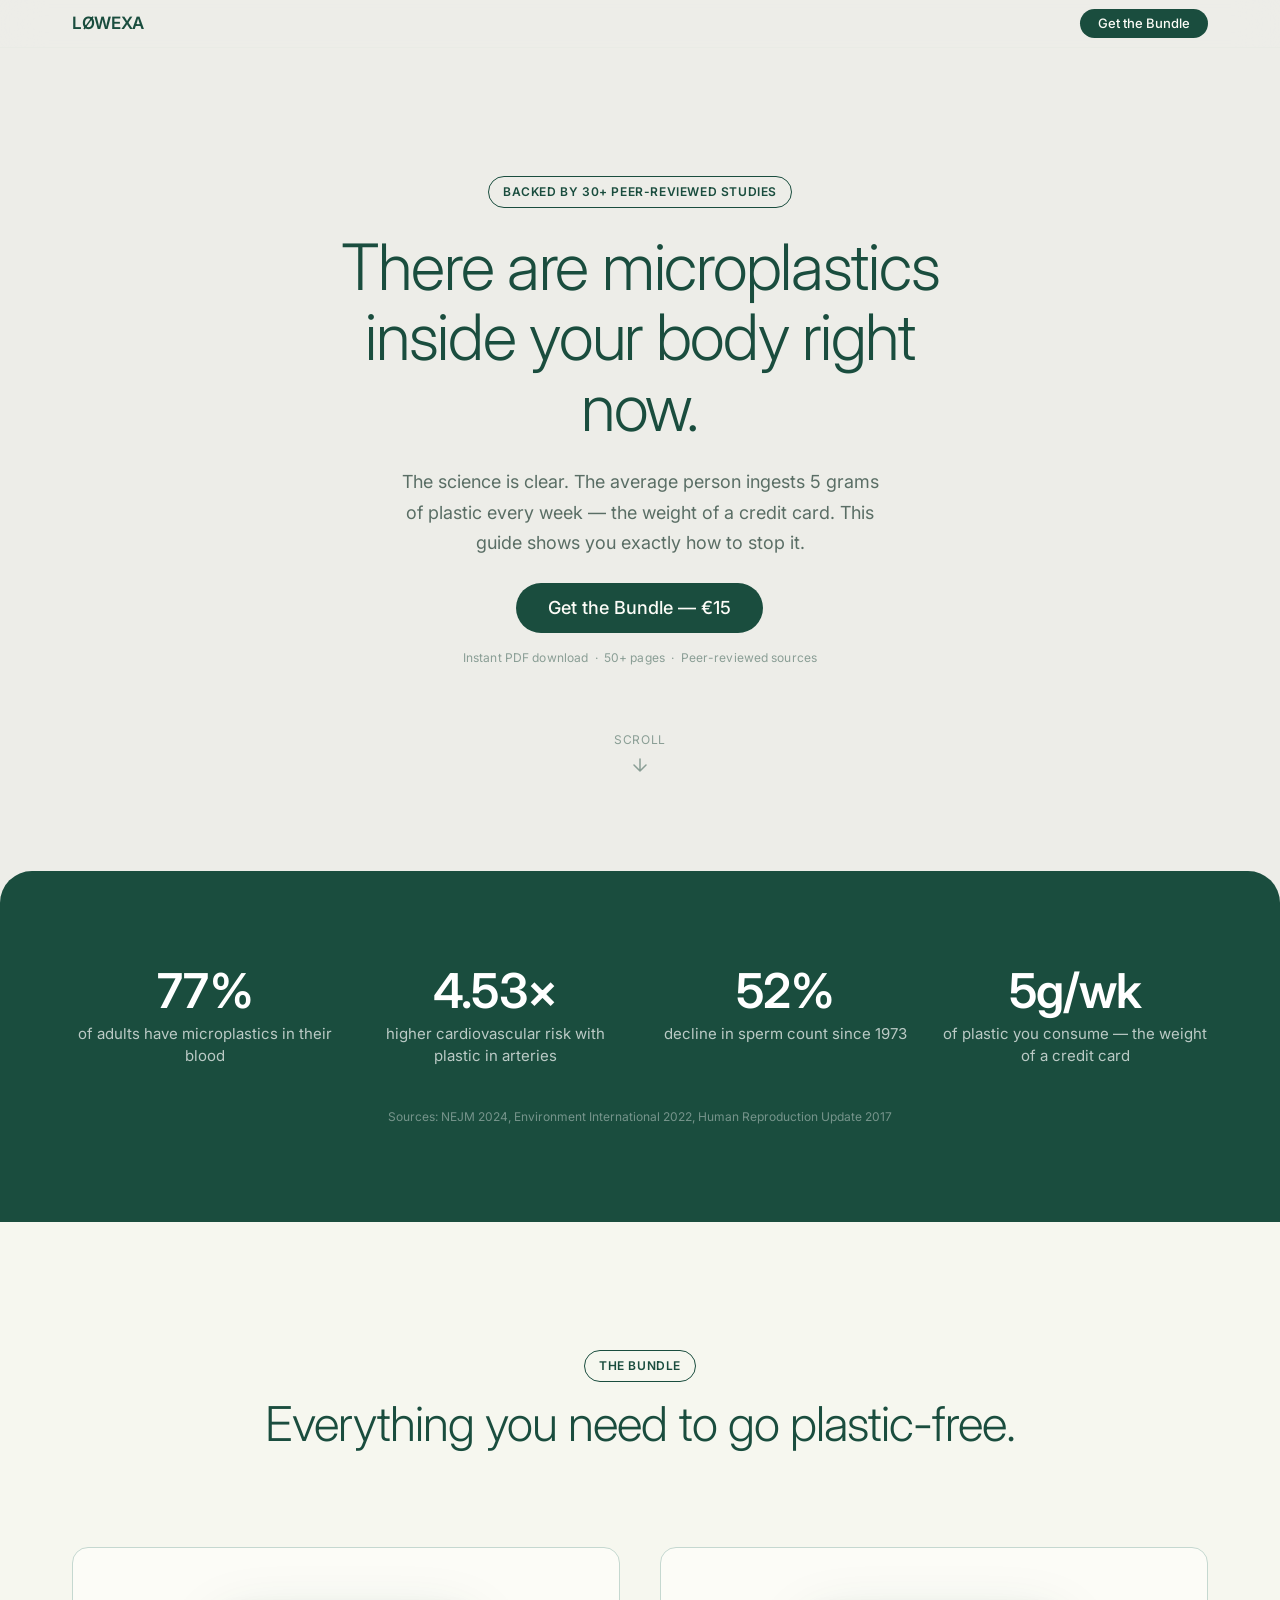
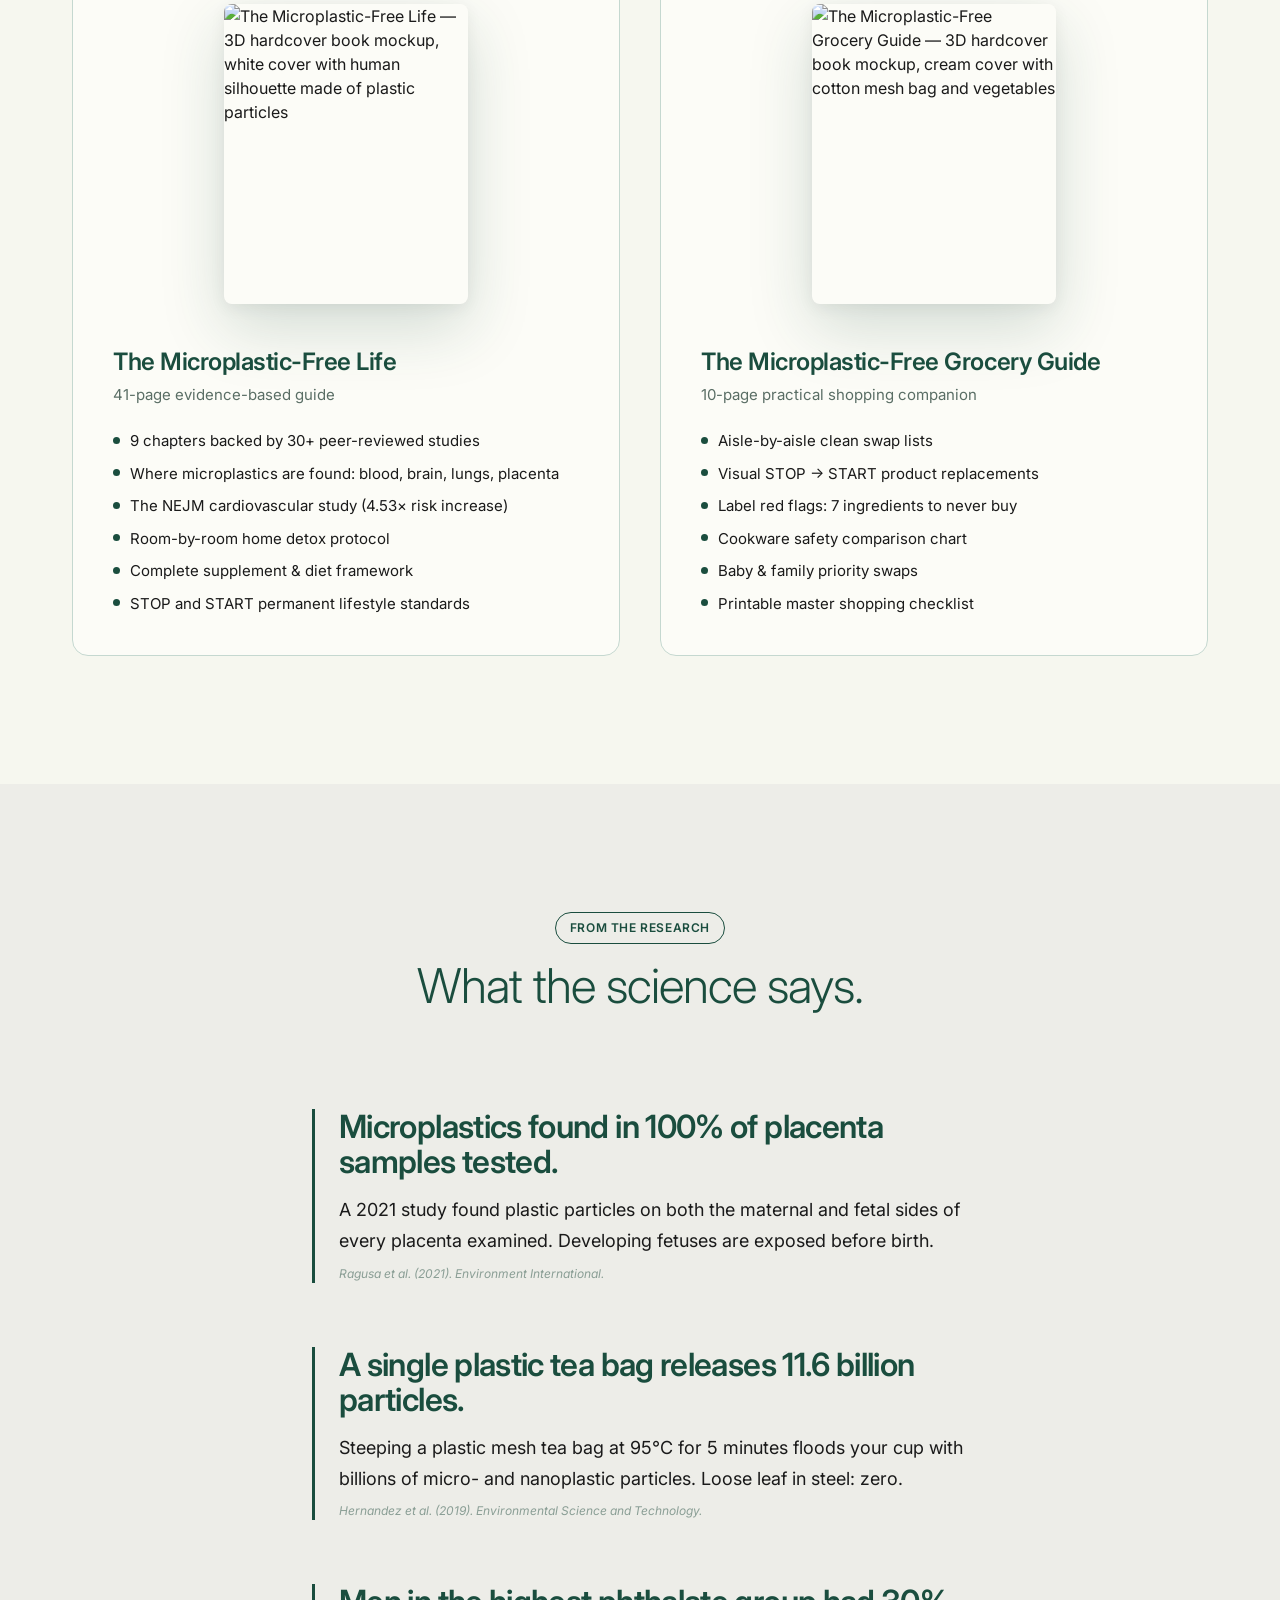
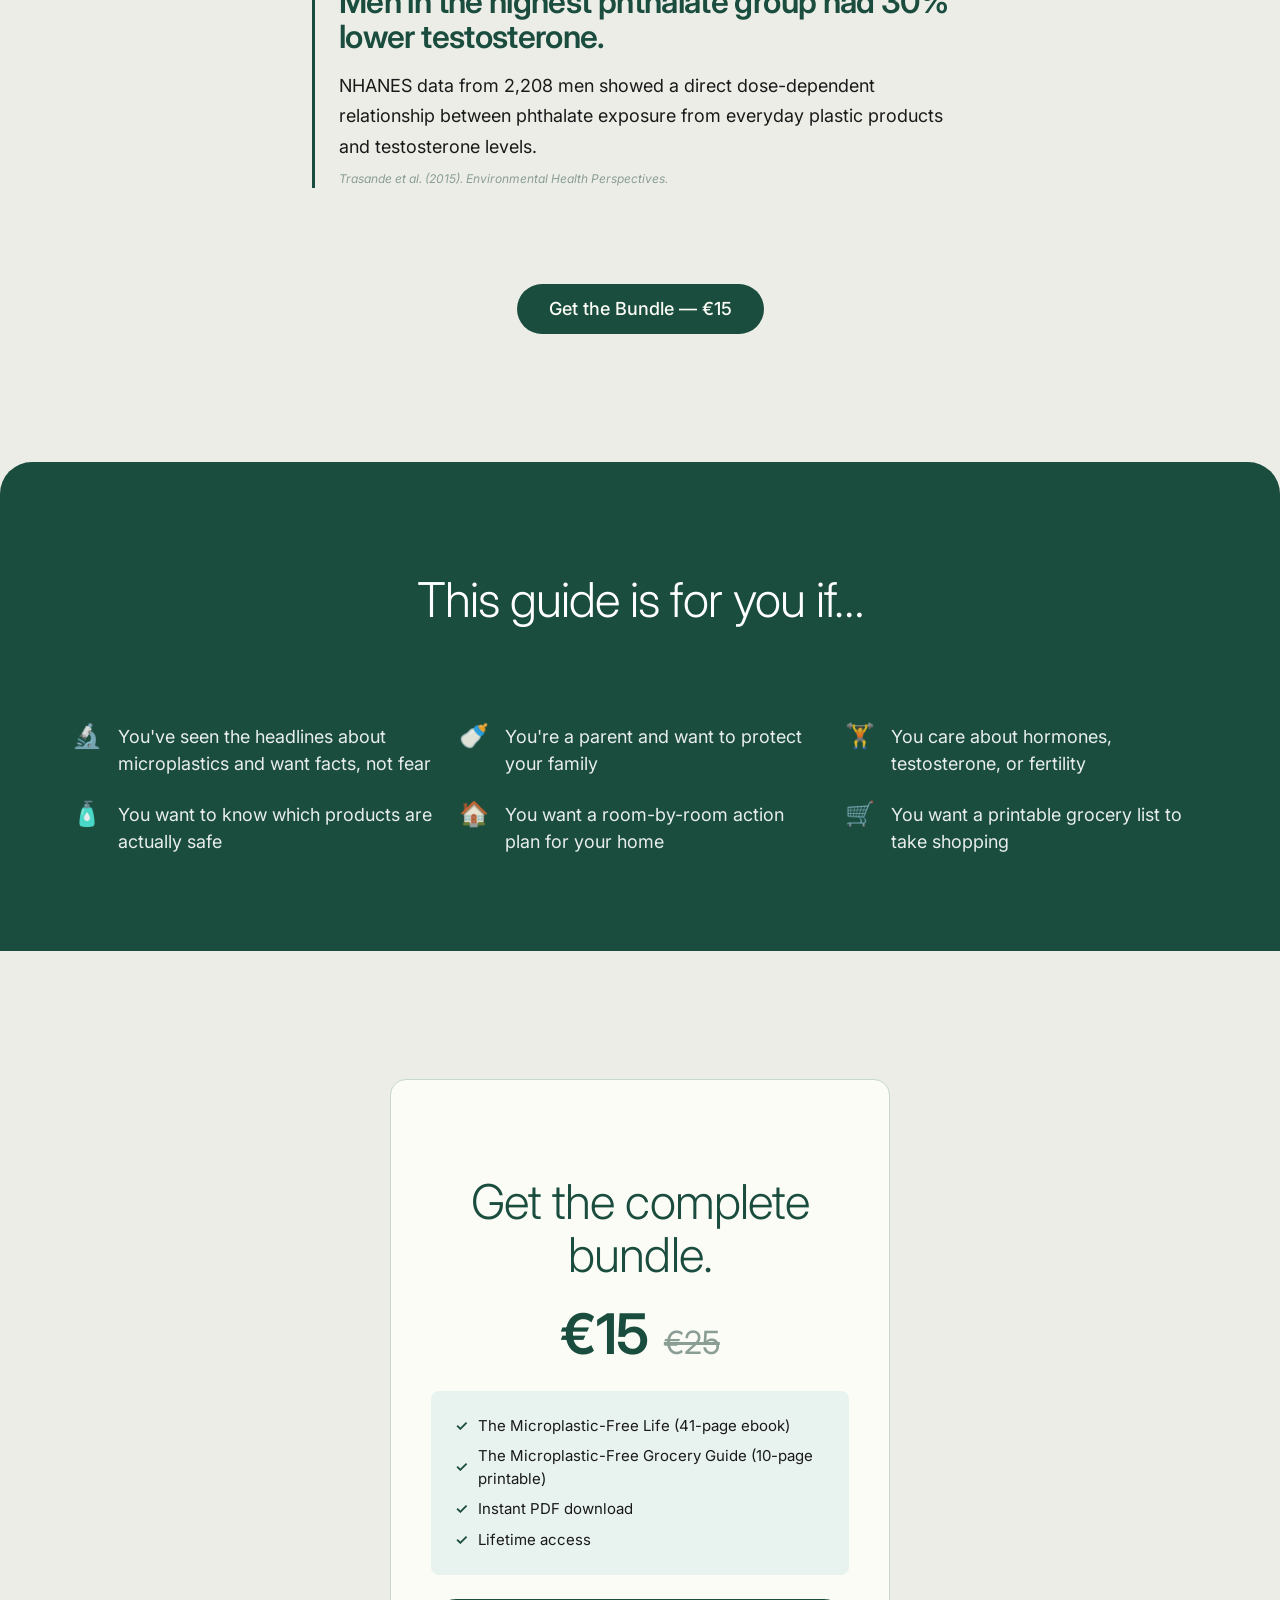
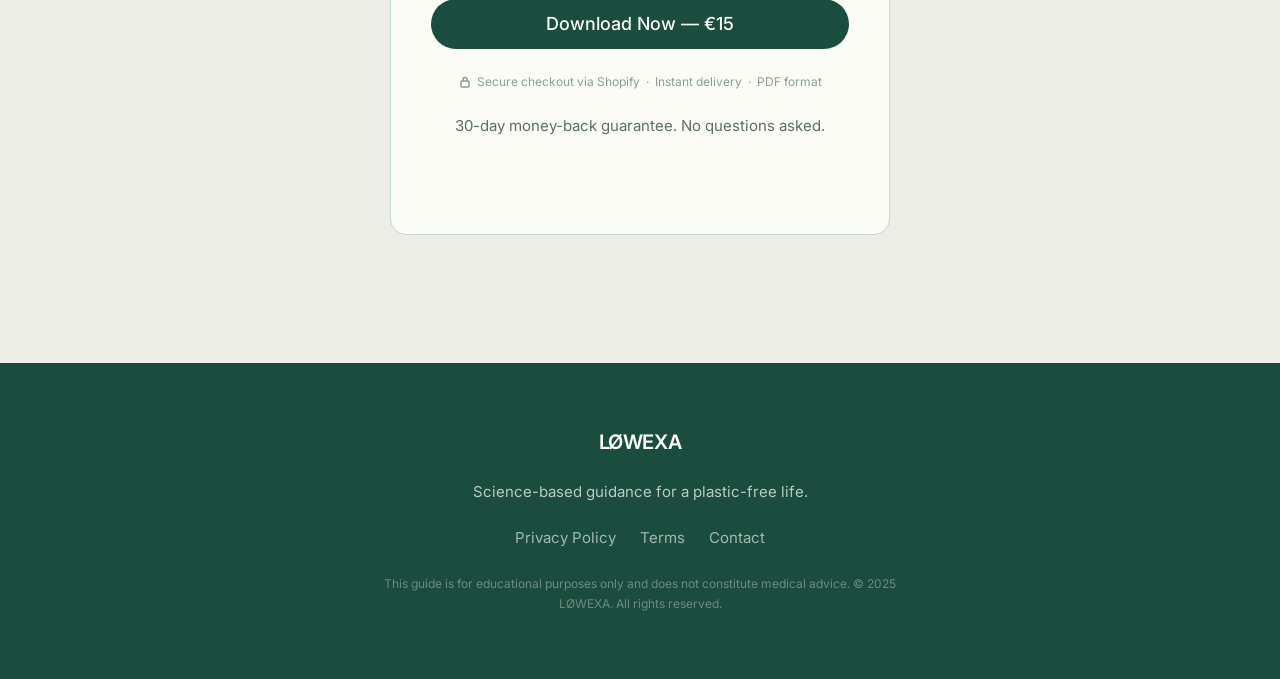
==== index.html @ 51356c9d "Add files via upload" ====
<!DOCTYPE html>
<html lang="en">
<head>
  <meta charset="UTF-8" />
  <meta name="viewport" content="width=device-width, initial-scale=1.0" />

  <!-- SEO -->
  <title>LØWEXA · The Microplastic-Free Life Bundle</title>
  <meta name="description" content="41-page evidence-based guide backed by 30+ peer-reviewed studies. Learn what microplastics are doing inside your body and exactly how to reduce exposure. Includes printable grocery guide." />
  <link rel="canonical" href="https://lowexa.com" />

  <!-- Open Graph -->
  <meta property="og:title" content="LØWEXA · The Microplastic-Free Life Bundle" />
  <meta property="og:description" content="5 grams of plastic per week. That's what you're consuming. This guide changes that." />
  <meta property="og:image" content="/images/og-image.png" />
  <meta property="og:type" content="website" />

  <!-- Favicon -->
  <link rel="icon" type="image/png" href="/images/favicon.png" />

  <!-- Fonts -->
  <link rel="preconnect" href="https://fonts.googleapis.com" />
  <link rel="preconnect" href="https://fonts.gstatic.com" crossorigin />
  <link href="https://fonts.googleapis.com/css2?family=Inter:wght@300;400;500;600&display=swap" rel="stylesheet" />

  <!-- Styles -->
  <link rel="stylesheet" href="styles.css" />
</head>
<body>

  <!-- ══════════════════════════════════════════
       NAV
  ══════════════════════════════════════════ -->
  <nav class="site-nav" aria-label="Main navigation">
    <div class="nav-inner">
      <a class="nav-logo" href="#">LØWEXA</a>
      <button class="btn-primary nav-cta" data-checkout aria-label="Get the Bundle — €15">
        Get the Bundle
      </button>
    </div>
  </nav>

  <main>

    <!-- ══════════════════════════════════════════
         HERO
    ══════════════════════════════════════════ -->
    <section id="hero" aria-labelledby="hero-heading">
      <div class="hero-inner">

        <span class="pill fade-up">Backed by 30+ Peer-Reviewed Studies</span>

        <h1 id="hero-heading" class="hero-headline fade-up">
          There are microplastics inside your body right now.
        </h1>

        <p class="hero-sub fade-up">
          The science is clear. The average person ingests 5 grams of plastic every week —
          the weight of a credit card. This guide shows you exactly how to stop it.
        </p>

        <div class="hero-cta-group fade-up">
          <button class="btn-primary" data-checkout aria-label="Get the Bundle — €15">
            Get the Bundle — €15
          </button>
          <p class="hero-footnote">Instant PDF download &nbsp;·&nbsp; 50+ pages &nbsp;·&nbsp; Peer-reviewed sources</p>
        </div>

        <div class="scroll-indicator fade-up" aria-hidden="true">
          <span>Scroll</span>
          <svg class="scroll-arrow" width="20" height="20" viewBox="0 0 20 20" fill="none"
               stroke="currentColor" stroke-width="1.5" stroke-linecap="round" stroke-linejoin="round"
               aria-hidden="true">
            <path d="M10 4v12M4 10l6 6 6-6"/>
          </svg>
        </div>

      </div>
    </section>

    <!-- ══════════════════════════════════════════
         STATS BAR
    ══════════════════════════════════════════ -->
    <section id="stats" aria-labelledby="stats-heading">
      <div class="container">

        <h2 id="stats-heading" class="sr-only">Key Statistics</h2>

        <div class="stats-grid">
          <div class="fade-up">
            <div class="stat-number">77%</div>
            <div class="stat-label">of adults have microplastics in their blood</div>
          </div>
          <div class="fade-up">
            <div class="stat-number">4.53×</div>
            <div class="stat-label">higher cardiovascular risk with plastic in arteries</div>
          </div>
          <div class="fade-up">
            <div class="stat-number">52%</div>
            <div class="stat-label">decline in sperm count since 1973</div>
          </div>
          <div class="fade-up">
            <div class="stat-number">5g/wk</div>
            <div class="stat-label">of plastic you consume — the weight of a credit card</div>
          </div>
        </div>

        <p class="stats-sources">
          Sources: NEJM 2024, Environment International 2022, Human Reproduction Update 2017
        </p>

      </div>
    </section>

    <!-- ══════════════════════════════════════════
         WHAT'S INSIDE
    ══════════════════════════════════════════ -->
    <section id="whats-inside" aria-labelledby="bundle-heading">
      <div class="container">

        <div class="section-header">
          <span class="pill fade-up">The Bundle</span>
          <h2 id="bundle-heading" class="section-heading fade-up">
            Everything you need to go plastic-free.
          </h2>
        </div>

        <div class="bundle-grid">

          <!-- Card 1: Ebook -->
          <div class="bundle-card fade-up">
            <div class="bundle-card-img">
              <img
                src="/images/ebook-mockup.png"
                alt="The Microplastic-Free Life — 3D hardcover book mockup, white cover with human silhouette made of plastic particles"
                loading="lazy"
                width="260"
                height="320"
              />
            </div>
            <div>
              <h3 class="bundle-card-title">The Microplastic-Free Life</h3>
              <p class="bundle-card-subtitle">41-page evidence-based guide</p>
            </div>
            <ul class="bundle-list" aria-label="Ebook contents">
              <li>9 chapters backed by 30+ peer-reviewed studies</li>
              <li>Where microplastics are found: blood, brain, lungs, placenta</li>
              <li>The NEJM cardiovascular study (4.53× risk increase)</li>
              <li>Room-by-room home detox protocol</li>
              <li>Complete supplement &amp; diet framework</li>
              <li>STOP and START permanent lifestyle standards</li>
            </ul>
          </div>

          <!-- Card 2: Grocery Guide -->
          <div class="bundle-card fade-up">
            <div class="bundle-card-img">
              <img
                src="/images/grocery-mockup.png"
                alt="The Microplastic-Free Grocery Guide — 3D hardcover book mockup, cream cover with cotton mesh bag and vegetables"
                loading="lazy"
                width="260"
                height="320"
              />
            </div>
            <div>
              <h3 class="bundle-card-title">The Microplastic-Free Grocery Guide</h3>
              <p class="bundle-card-subtitle">10-page practical shopping companion</p>
            </div>
            <ul class="bundle-list" aria-label="Grocery guide contents">
              <li>Aisle-by-aisle clean swap lists</li>
              <li>Visual STOP → START product replacements</li>
              <li>Label red flags: 7 ingredients to never buy</li>
              <li>Cookware safety comparison chart</li>
              <li>Baby &amp; family priority swaps</li>
              <li>Printable master shopping checklist</li>
            </ul>
          </div>

        </div>
      </div>
    </section>

    <!-- ══════════════════════════════════════════
         KEY FINDINGS PREVIEW
    ══════════════════════════════════════════ -->
    <section id="key-findings" aria-labelledby="findings-heading">
      <div class="container--narrow">

        <div class="section-header">
          <span class="pill fade-up">From the Research</span>
          <h2 id="findings-heading" class="section-heading fade-up">
            What the science says.
          </h2>
        </div>

        <div class="findings-list">

          <div class="finding-block fade-up">
            <h3 class="finding-headline">
              Microplastics found in 100% of placenta samples tested.
            </h3>
            <p class="finding-body">
              A 2021 study found plastic particles on both the maternal and fetal sides
              of every placenta examined. Developing fetuses are exposed before birth.
            </p>
            <p class="finding-source">Ragusa et al. (2021). Environment International.</p>
          </div>

          <div class="finding-block fade-up">
            <h3 class="finding-headline">
              A single plastic tea bag releases 11.6 billion particles.
            </h3>
            <p class="finding-body">
              Steeping a plastic mesh tea bag at 95°C for 5 minutes floods your cup
              with billions of micro- and nanoplastic particles. Loose leaf in steel: zero.
            </p>
            <p class="finding-source">Hernandez et al. (2019). Environmental Science and Technology.</p>
          </div>

          <div class="finding-block fade-up">
            <h3 class="finding-headline">
              Men in the highest phthalate group had 30% lower testosterone.
            </h3>
            <p class="finding-body">
              NHANES data from 2,208 men showed a direct dose-dependent relationship
              between phthalate exposure from everyday plastic products and testosterone levels.
            </p>
            <p class="finding-source">Trasande et al. (2015). Environmental Health Perspectives.</p>
          </div>

        </div>

        <div class="findings-cta fade-up">
          <button class="btn-primary" data-checkout aria-label="Get the Bundle — €15">
            Get the Bundle — €15
          </button>
        </div>

      </div>
    </section>

    <!-- ══════════════════════════════════════════
         WHO THIS IS FOR
    ══════════════════════════════════════════ -->
    <section id="who-its-for" aria-labelledby="who-heading">
      <div class="container">

        <div class="section-header">
          <h2 id="who-heading" class="section-heading fade-up">
            This guide is for you if…
          </h2>
        </div>

        <div class="who-grid">
          <div class="who-item fade-up">
            <span class="who-icon" aria-hidden="true">🔬</span>
            <span>You've seen the headlines about microplastics and want facts, not fear</span>
          </div>
          <div class="who-item fade-up">
            <span class="who-icon" aria-hidden="true">🍼</span>
            <span>You're a parent and want to protect your family</span>
          </div>
          <div class="who-item fade-up">
            <span class="who-icon" aria-hidden="true">🏋️</span>
            <span>You care about hormones, testosterone, or fertility</span>
          </div>
          <div class="who-item fade-up">
            <span class="who-icon" aria-hidden="true">🧴</span>
            <span>You want to know which products are actually safe</span>
          </div>
          <div class="who-item fade-up">
            <span class="who-icon" aria-hidden="true">🏠</span>
            <span>You want a room-by-room action plan for your home</span>
          </div>
          <div class="who-item fade-up">
            <span class="who-icon" aria-hidden="true">🛒</span>
            <span>You want a printable grocery list to take shopping</span>
          </div>
        </div>

      </div>
    </section>

    <!-- ══════════════════════════════════════════
         CHECKOUT
    ══════════════════════════════════════════ -->
    <section id="get-bundle" aria-labelledby="checkout-heading">
      <div class="container">

        <div class="checkout-card fade-up">

          <h2 id="checkout-heading" class="checkout-heading">
            Get the complete bundle.
          </h2>

          <div class="checkout-price">
            <span class="price-current">€15</span>
            <span class="price-original">€25</span>
          </div>

          <ul class="checkout-includes" aria-label="What's included">
            <li>The Microplastic-Free Life (41-page ebook)</li>
            <li>The Microplastic-Free Grocery Guide (10-page printable)</li>
            <li>Instant PDF download</li>
            <li>Lifetime access</li>
          </ul>

          <button class="btn-primary btn-primary--full" data-checkout aria-label="Download Now — €15">
            Download Now — €15
          </button>

          <p class="checkout-security" aria-label="Secure checkout information">
            <svg width="12" height="12" viewBox="0 0 12 12" fill="none" stroke="currentColor"
                 stroke-width="1.5" stroke-linecap="round" stroke-linejoin="round" aria-hidden="true">
              <rect x="2" y="5" width="8" height="6" rx="1"/>
              <path d="M4 5V3.5a2 2 0 014 0V5"/>
            </svg>
            Secure checkout via Shopify &nbsp;·&nbsp; Instant delivery &nbsp;·&nbsp; PDF format
          </p>

          <p class="checkout-guarantee">
            30-day money-back guarantee. No questions asked.
          </p>

        </div>

      </div>
    </section>

  </main>

  <!-- ══════════════════════════════════════════
       FOOTER
  ══════════════════════════════════════════ -->
  <footer class="site-footer">
    <div class="footer-inner">

      <a class="footer-logo" href="#">LØWEXA</a>

      <p class="footer-tagline">Science-based guidance for a plastic-free life.</p>

      <nav class="footer-links" aria-label="Footer navigation">
        <a href="#">Privacy Policy</a>
        <a href="#">Terms</a>
        <a href="#">Contact</a>
      </nav>

      <p class="footer-disclaimer">
        This guide is for educational purposes only and does not constitute medical advice.
        © 2025 LØWEXA. All rights reserved.
      </p>

    </div>
  </footer>

  <!-- Visually hidden utility class for screen readers -->
  <style>.sr-only{position:absolute;width:1px;height:1px;padding:0;margin:-1px;overflow:hidden;clip:rect(0,0,0,0);white-space:nowrap;border-width:0}</style>

  <script src="script.js"></script>
</body>
</html>
---- styles.css ----
/* ═══════════════════════════════════════════════════
   LØWEXA — styles.css
   PRD v1.0 · April 2026
═══════════════════════════════════════════════════ */

/* ── RESET ── */
*, *::before, *::after {
  box-sizing: border-box;
  margin: 0;
  padding: 0;
}

/* ── DESIGN TOKENS ── */
:root {
  --color-brand:         #1A4D3E;
  --color-brand-hover:   #2D7A62;
  --color-brand-light:   #E8F2EE;
  --color-bg-primary:    #EDEDE8;
  --color-bg-secondary:  #F6F7EF;
  --color-bg-white:      #FCFCF7;
  --color-text-primary:  #1A4D3E;
  --color-text-body:     #1A1A1A;
  --color-text-muted:    #5A6E65;
  --color-text-light:    #8A9E95;
  --color-accent-red:    #C0392B;
  --color-border:        #C5D8D0;
  --color-cta:           #1A4D3E;
  --color-cta-text:      #FCFCF7;

  /* Typography */
  --ff-sans: 'Inter', 'Helvetica Neue', Helvetica, Arial, sans-serif;

  --fs-display: clamp(2.5rem, 5vw, 4rem);
  --fs-h1:      clamp(2rem, 4vw, 3rem);
  --fs-h2:      clamp(1.5rem, 3vw, 2rem);
  --fs-h3:      clamp(1.125rem, 2vw, 1.5rem);
  --fs-body:    clamp(0.9375rem, 1.5vw, 1.125rem);
  --fs-small:   clamp(0.8125rem, 1.2vw, 0.9375rem);
  --fs-micro:   0.75rem;

  --fw-light:   300;
  --fw-regular: 400;
  --fw-medium:  500;
  --fw-bold:    600;

  --lh-tight:  1.1;
  --lh-normal: 1.5;
  --lh-loose:  1.7;

  --ls-tight:  -0.02em;
  --ls-normal: 0;
  --ls-wide:   0.05em;

  /* Spacing */
  --space-xs:  0.5rem;
  --space-s:   1rem;
  --space-m:   1.5rem;
  --space-l:   2.5rem;
  --space-xl:  4rem;
  --space-2xl: 6rem;
  --space-3xl: 8rem;

  --space-outer:   var(--space-s);
  --space-section: var(--space-2xl);

  --max-width:         1200px;
  --max-width-narrow:  720px;
  --max-width-xnarrow: 560px;

  --border-radius-s:    0.5rem;
  --border-radius-m:    1rem;
  --border-radius-l:    2rem;
  --border-radius-pill: 99em;
}

@media (min-width: 768px) {
  :root {
    --space-outer:   2rem;
    --space-section: var(--space-3xl);
  }
}

/* ── BASE ── */
html {
  scroll-behavior: smooth;
}

body {
  font-family: var(--ff-sans);
  background: var(--color-bg-primary);
  color: var(--color-text-body);
  line-height: var(--lh-normal);
  -webkit-font-smoothing: antialiased;
  -moz-osx-font-smoothing: grayscale;
}

img {
  max-width: 100%;
  height: auto;
  display: block;
}

/* ── LAYOUT ── */
.container {
  max-width: var(--max-width);
  margin: 0 auto;
  padding: 0 var(--space-outer);
}

.container--narrow {
  max-width: var(--max-width-narrow);
  margin: 0 auto;
  padding: 0 var(--space-outer);
}

.container--xnarrow {
  max-width: var(--max-width-xnarrow);
  margin: 0 auto;
  padding: 0 var(--space-outer);
}

/* ── PILL BADGE ── */
.pill {
  display: inline-flex;
  align-items: center;
  font-size: var(--fs-micro);
  font-weight: var(--fw-bold);
  letter-spacing: var(--ls-wide);
  text-transform: uppercase;
  color: var(--color-brand);
  border: 1.5px solid var(--color-brand);
  border-radius: var(--border-radius-pill);
  padding: 0.375rem 0.875rem;
}

.pill--light {
  color: rgba(255, 255, 255, 0.85);
  border-color: rgba(255, 255, 255, 0.35);
}

/* ── BUTTONS ── */
.btn-primary {
  display: inline-flex;
  align-items: center;
  justify-content: center;
  gap: 0.5rem;
  background: var(--color-cta);
  color: var(--color-cta-text);
  font-family: var(--ff-sans);
  font-size: var(--fs-body);
  font-weight: var(--fw-medium);
  line-height: 1;
  padding: 1rem 2rem;
  border-radius: var(--border-radius-pill);
  border: none;
  cursor: pointer;
  text-decoration: none;
  transition: background 0.3s ease-in-out, transform 0.3s ease-in-out;
}

.btn-primary:hover {
  background: var(--color-brand-hover);
  transform: scale(1.02);
}

.btn-primary--full {
  width: 100%;
}

/* ── STICKY NAV ── */
.site-nav {
  position: fixed;
  top: 0;
  left: 0;
  right: 0;
  z-index: 100;
  height: 3rem;
  display: flex;
  align-items: center;
  background: rgba(237, 237, 232, 0.85);
  backdrop-filter: blur(20px);
  -webkit-backdrop-filter: blur(20px);
  border-bottom: 1px solid rgba(197, 216, 208, 0.1);
  transition: box-shadow 0.3s ease;
}

.nav-inner {
  width: 100%;
  max-width: var(--max-width);
  margin: 0 auto;
  padding: 0 var(--space-outer);
  display: flex;
  align-items: center;
  justify-content: space-between;
}

.nav-logo {
  font-size: 1.0625rem;
  font-weight: var(--fw-bold);
  letter-spacing: var(--ls-tight);
  color: var(--color-brand);
  text-decoration: none;
}

.nav-cta {
  font-size: 0.8125rem;
  padding: 0.5rem 1.125rem;
}

/* ── HERO ── */
#hero {
  background: var(--color-bg-primary);
  padding-top: calc(3rem + var(--space-3xl));
  padding-bottom: var(--space-2xl);
  text-align: center;
}

.hero-inner {
  max-width: var(--max-width-narrow);
  margin: 0 auto;
  padding: 0 var(--space-outer);
  display: flex;
  flex-direction: column;
  align-items: center;
  gap: var(--space-m);
}

.hero-headline {
  font-size: var(--fs-display);
  font-weight: var(--fw-light);
  line-height: var(--lh-tight);
  letter-spacing: var(--ls-tight);
  color: var(--color-text-primary);
  max-width: 680px;
}

.hero-sub {
  font-size: var(--fs-body);
  color: var(--color-text-muted);
  line-height: var(--lh-loose);
  max-width: 480px;
}

.hero-cta-group {
  display: flex;
  flex-direction: column;
  align-items: center;
  gap: var(--space-s);
}

.hero-footnote {
  font-size: var(--fs-micro);
  color: var(--color-text-light);
  letter-spacing: 0.01em;
}

.scroll-indicator {
  margin-top: var(--space-l);
  display: flex;
  flex-direction: column;
  align-items: center;
  gap: 0.375rem;
  color: var(--color-text-light);
  font-size: var(--fs-micro);
  letter-spacing: var(--ls-wide);
  text-transform: uppercase;
}

.scroll-arrow {
  animation: bounce 2s ease-in-out infinite;
}

@keyframes bounce {
  0%, 100% { transform: translateY(0); }
  50%       { transform: translateY(6px); }
}

/* ── STATS SECTION ── */
#stats {
  background: var(--color-brand);
  border-radius: var(--border-radius-l) var(--border-radius-l) 0 0;
  padding: var(--space-2xl) 0;
}

.stats-grid {
  display: grid;
  grid-template-columns: repeat(2, 1fr);
  gap: var(--space-l) var(--space-m);
  text-align: center;
}

@media (min-width: 768px) {
  .stats-grid {
    grid-template-columns: repeat(4, 1fr);
    gap: var(--space-m);
  }
}

.stat-number {
  font-size: var(--fs-h1);
  font-weight: var(--fw-bold);
  color: #fff;
  line-height: 1;
  letter-spacing: var(--ls-tight);
  margin-bottom: 0.5rem;
}

.stat-label {
  font-size: var(--fs-small);
  color: rgba(255, 255, 255, 0.7);
  line-height: var(--lh-normal);
}

.stats-sources {
  text-align: center;
  margin-top: var(--space-l);
  font-size: var(--fs-micro);
  color: rgba(255, 255, 255, 0.4);
}

/* ── WHAT'S INSIDE ── */
#whats-inside {
  background: var(--color-bg-secondary);
  padding: var(--space-section) 0;
}

.section-header {
  text-align: center;
  margin-bottom: var(--space-2xl);
}

.section-heading {
  font-size: var(--fs-h1);
  font-weight: var(--fw-light);
  color: var(--color-text-primary);
  letter-spacing: var(--ls-tight);
  line-height: var(--lh-tight);
  margin-top: var(--space-s);
}

.bundle-grid {
  display: grid;
  grid-template-columns: 1fr;
  gap: var(--space-m);
}

@media (min-width: 768px) {
  .bundle-grid {
    grid-template-columns: 1fr 1fr;
    gap: var(--space-l);
  }
}

.bundle-card {
  background: var(--color-bg-white);
  border-radius: var(--border-radius-m);
  padding: var(--space-l);
  border: 1px solid var(--color-border);
  display: flex;
  flex-direction: column;
  gap: var(--space-m);
}

.bundle-card-img {
  display: flex;
  justify-content: center;
  align-items: center;
  padding: var(--space-s) 0;
}

.bundle-card-img img {
  max-height: 300px;
  width: auto;
  border-radius: var(--border-radius-s);
  box-shadow: 0 24px 64px rgba(26, 77, 62, 0.18), 0 4px 16px rgba(0, 0, 0, 0.06);
}

.bundle-card-title {
  font-size: var(--fs-h3);
  font-weight: var(--fw-bold);
  color: var(--color-text-primary);
  letter-spacing: var(--ls-tight);
}

.bundle-card-subtitle {
  font-size: var(--fs-small);
  color: var(--color-text-muted);
  margin-top: 0.25rem;
}

.bundle-list {
  list-style: none;
  display: flex;
  flex-direction: column;
  gap: 0.625rem;
}

.bundle-list li {
  display: flex;
  align-items: flex-start;
  gap: 0.625rem;
  font-size: var(--fs-small);
  color: var(--color-text-body);
  line-height: var(--lh-normal);
}

.bundle-list li::before {
  content: '';
  flex-shrink: 0;
  width: 7px;
  height: 7px;
  border-radius: 50%;
  background: var(--color-brand);
  margin-top: 0.42em;
}

/* ── KEY FINDINGS ── */
#key-findings {
  background: var(--color-bg-primary);
  padding: var(--space-section) 0;
}

.findings-list {
  display: flex;
  flex-direction: column;
  gap: var(--space-xl);
  margin-bottom: var(--space-2xl);
}

.finding-block {
  border-left: 3px solid var(--color-brand);
  padding-left: var(--space-m);
}

.finding-headline {
  font-size: var(--fs-h2);
  font-weight: var(--fw-bold);
  color: var(--color-text-primary);
  letter-spacing: var(--ls-tight);
  line-height: var(--lh-tight);
  margin-bottom: var(--space-s);
}

.finding-body {
  font-size: var(--fs-body);
  color: var(--color-text-body);
  line-height: var(--lh-loose);
  margin-bottom: 0.5rem;
}

.finding-source {
  font-size: var(--fs-micro);
  color: var(--color-text-light);
  font-style: italic;
}

.findings-cta {
  text-align: center;
}

/* ── WHO IT'S FOR ── */
#who-its-for {
  background: var(--color-brand);
  border-radius: var(--border-radius-l) var(--border-radius-l) 0 0;
  padding: var(--space-2xl) 0;
}

#who-its-for .section-heading {
  color: #fff;
}

.who-grid {
  display: grid;
  grid-template-columns: 1fr 1fr;
  gap: var(--space-m);
}

@media (min-width: 1024px) {
  .who-grid {
    grid-template-columns: repeat(3, 1fr);
  }
}

@media (max-width: 480px) {
  .who-grid {
    grid-template-columns: 1fr;
  }
}

.who-item {
  display: flex;
  align-items: flex-start;
  gap: var(--space-s);
  color: rgba(255, 255, 255, 0.9);
  font-size: var(--fs-body);
  line-height: var(--lh-normal);
}

.who-icon {
  font-size: 1.5rem;
  flex-shrink: 0;
  line-height: 1;
  margin-top: 0.05em;
}

/* ── CHECKOUT ── */
#get-bundle {
  background: var(--color-bg-primary);
  padding: var(--space-3xl) 0;
}

.checkout-card {
  background: var(--color-bg-white);
  border-radius: var(--border-radius-m);
  border: 1px solid var(--color-border);
  padding: var(--space-2xl) var(--space-l);
  max-width: 500px;
  margin: 0 auto;
  text-align: center;
  display: flex;
  flex-direction: column;
  gap: var(--space-m);
}

.checkout-heading {
  font-size: var(--fs-h1);
  font-weight: var(--fw-light);
  color: var(--color-text-primary);
  letter-spacing: var(--ls-tight);
  line-height: var(--lh-tight);
}

.checkout-price {
  display: flex;
  align-items: baseline;
  justify-content: center;
  gap: var(--space-s);
}

.price-current {
  font-size: 3.5rem;
  font-weight: var(--fw-bold);
  color: var(--color-text-primary);
  letter-spacing: var(--ls-tight);
  line-height: 1;
}

.price-original {
  font-size: var(--fs-h2);
  color: var(--color-text-light);
  text-decoration: line-through;
}

.checkout-includes {
  list-style: none;
  text-align: left;
  display: flex;
  flex-direction: column;
  gap: 0.5rem;
  background: var(--color-brand-light);
  border-radius: var(--border-radius-s);
  padding: var(--space-m);
}

.checkout-includes li {
  display: flex;
  align-items: center;
  gap: 0.625rem;
  font-size: var(--fs-small);
  color: var(--color-text-body);
  line-height: var(--lh-normal);
}

.checkout-includes li::before {
  content: '✓';
  color: var(--color-brand);
  font-weight: var(--fw-bold);
  flex-shrink: 0;
}

.checkout-security {
  font-size: var(--fs-micro);
  color: var(--color-text-light);
  display: flex;
  align-items: center;
  justify-content: center;
  gap: 0.375rem;
}

.checkout-guarantee {
  font-size: var(--fs-small);
  color: var(--color-text-muted);
}

/* ── FOOTER ── */
.site-footer {
  background: var(--color-brand);
  padding: var(--space-xl) 0;
}

.footer-inner {
  max-width: var(--max-width);
  margin: 0 auto;
  padding: 0 var(--space-outer);
  display: flex;
  flex-direction: column;
  align-items: center;
  gap: var(--space-m);
  text-align: center;
}

.footer-logo {
  font-size: 1.25rem;
  font-weight: var(--fw-bold);
  letter-spacing: var(--ls-tight);
  color: #fff;
  text-decoration: none;
}

.footer-tagline {
  font-size: var(--fs-small);
  color: rgba(255, 255, 255, 0.7);
}

.footer-links {
  display: flex;
  gap: var(--space-m);
  flex-wrap: wrap;
  justify-content: center;
}

.footer-links a {
  font-size: var(--fs-small);
  color: rgba(255, 255, 255, 0.6);
  text-decoration: none;
  transition: color 0.2s ease;
}

.footer-links a:hover {
  color: #fff;
}

.footer-disclaimer {
  font-size: var(--fs-micro);
  color: rgba(255, 255, 255, 0.35);
  max-width: 560px;
  line-height: var(--lh-loose);
}

/* ── SCROLL ANIMATIONS ── */
.fade-up {
  opacity: 0;
  transform: translateY(20px);
  transition: opacity 0.6s cubic-bezier(0.25, 0.1, 0.25, 1),
              transform 0.6s cubic-bezier(0.25, 0.1, 0.25, 1);
}

.fade-up.is-visible {
  opacity: 1;
  transform: translateY(0);
}

.fade-up:nth-child(2) { transition-delay: 100ms; }
.fade-up:nth-child(3) { transition-delay: 200ms; }
.fade-up:nth-child(4) { transition-delay: 300ms; }
.fade-up:nth-child(5) { transition-delay: 400ms; }
.fade-up:nth-child(6) { transition-delay: 500ms; }

/* ── FOCUS VISIBLE ── */
:focus-visible {
  outline: 2px solid var(--color-brand);
  outline-offset: 3px;
  border-radius: 3px;
}

/* ── RESPONSIVE ── */
@media (max-width: 767px) {
  .bundle-card {
    padding: var(--space-m);
  }

  .checkout-card {
    padding: var(--space-l) var(--space-m);
  }

  #hero {
    padding-top: calc(3rem + var(--space-2xl));
  }
}
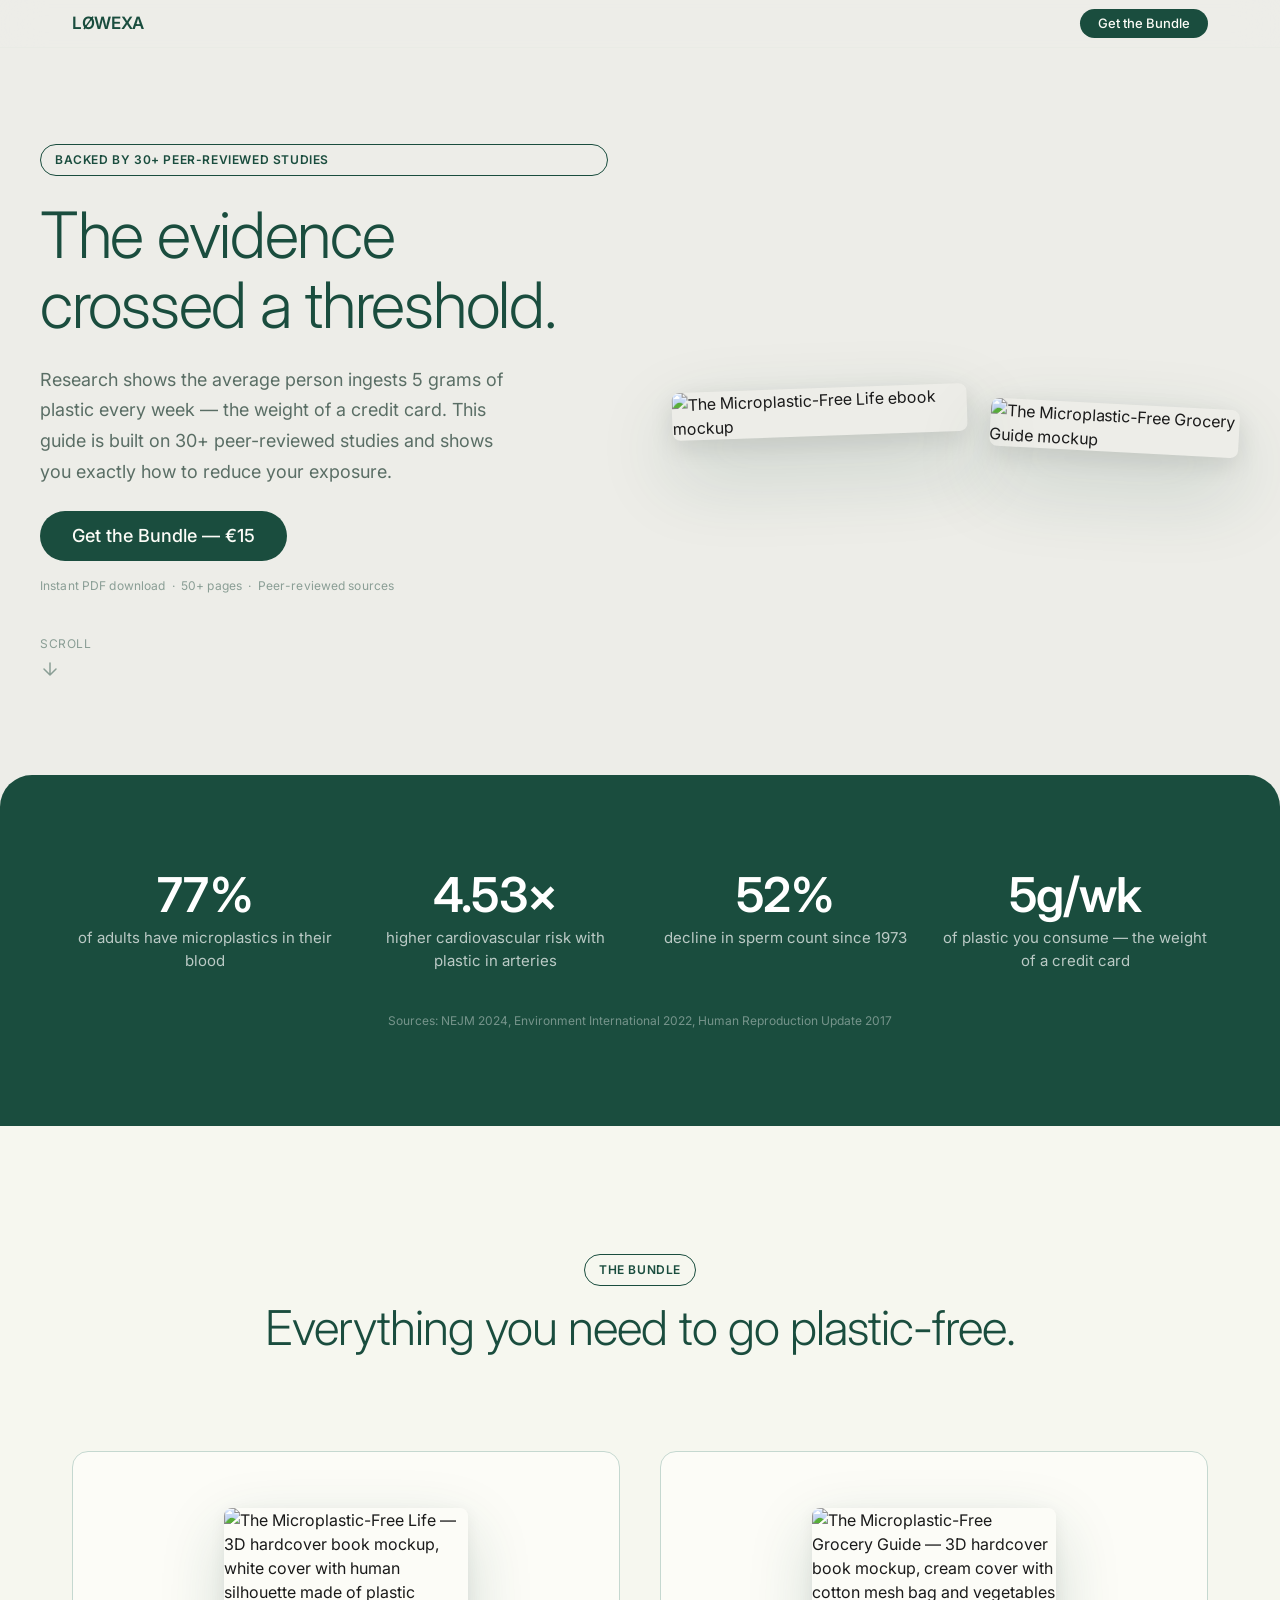
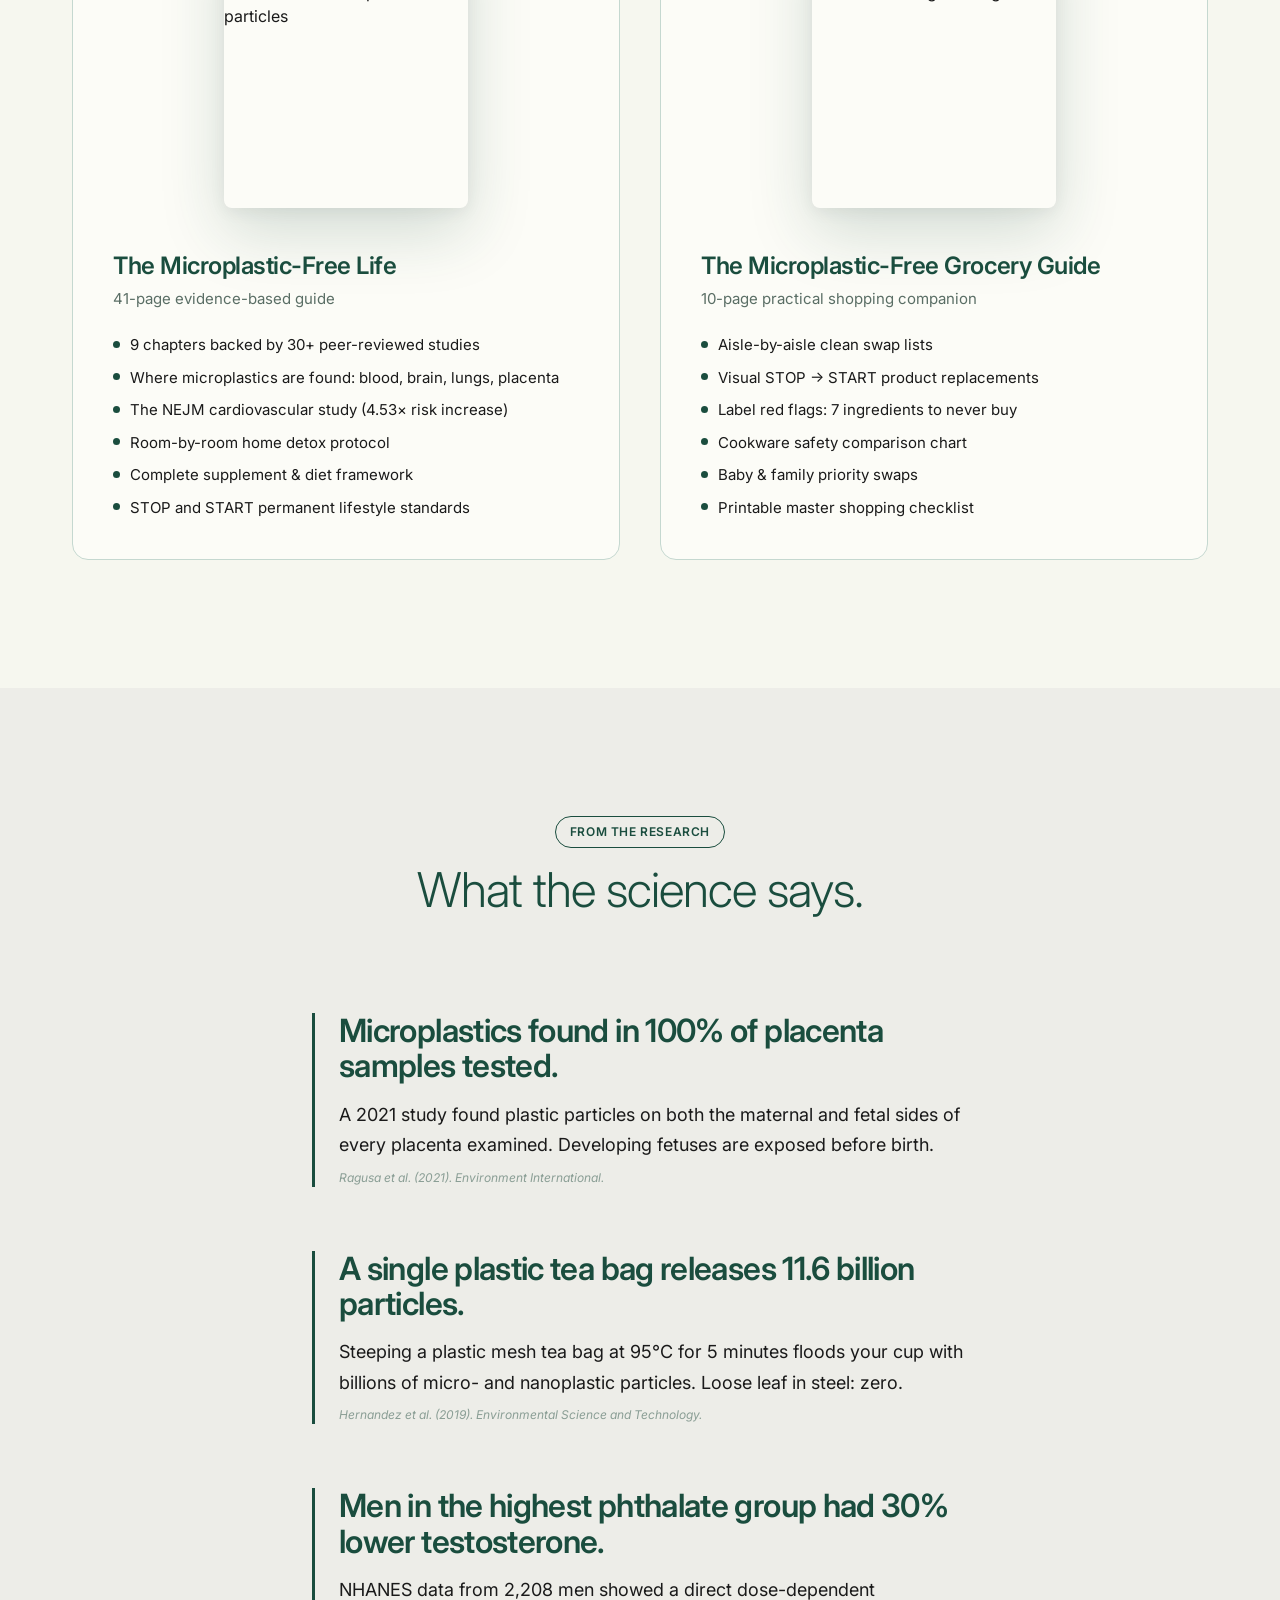
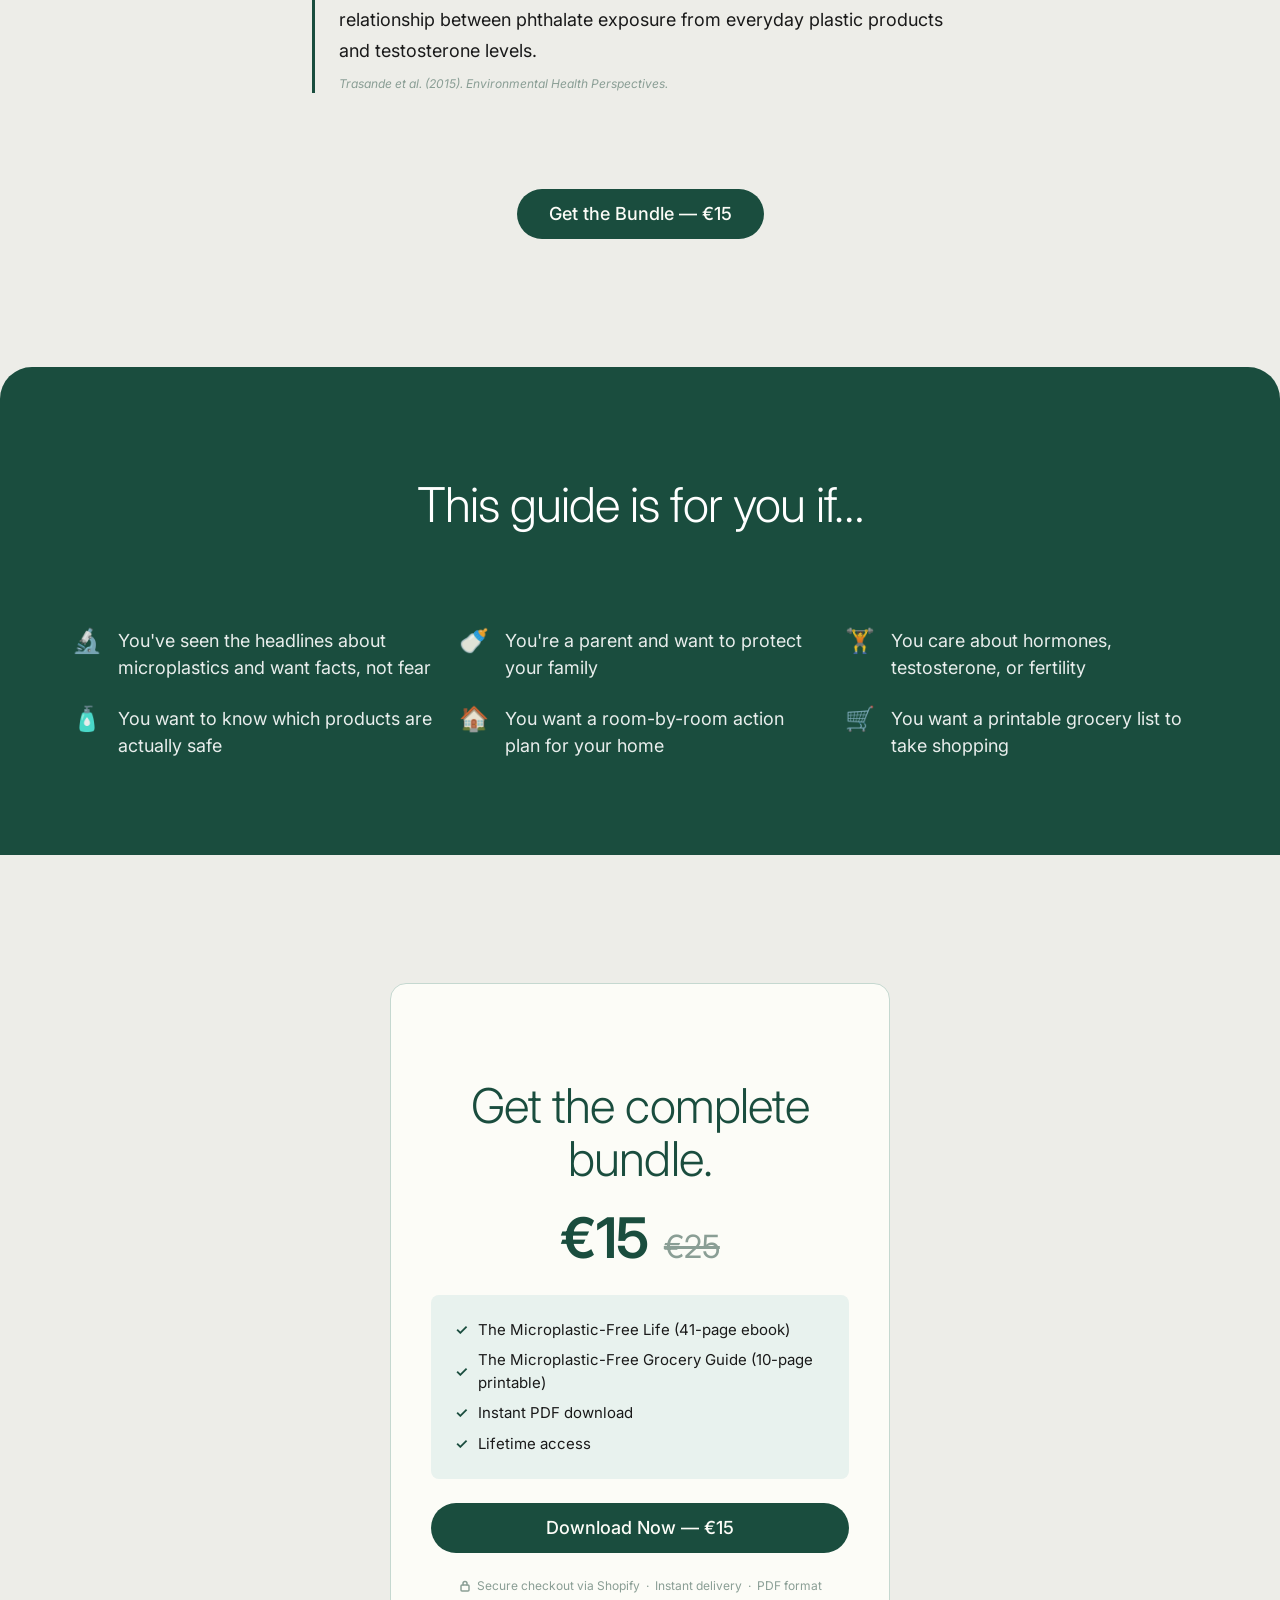
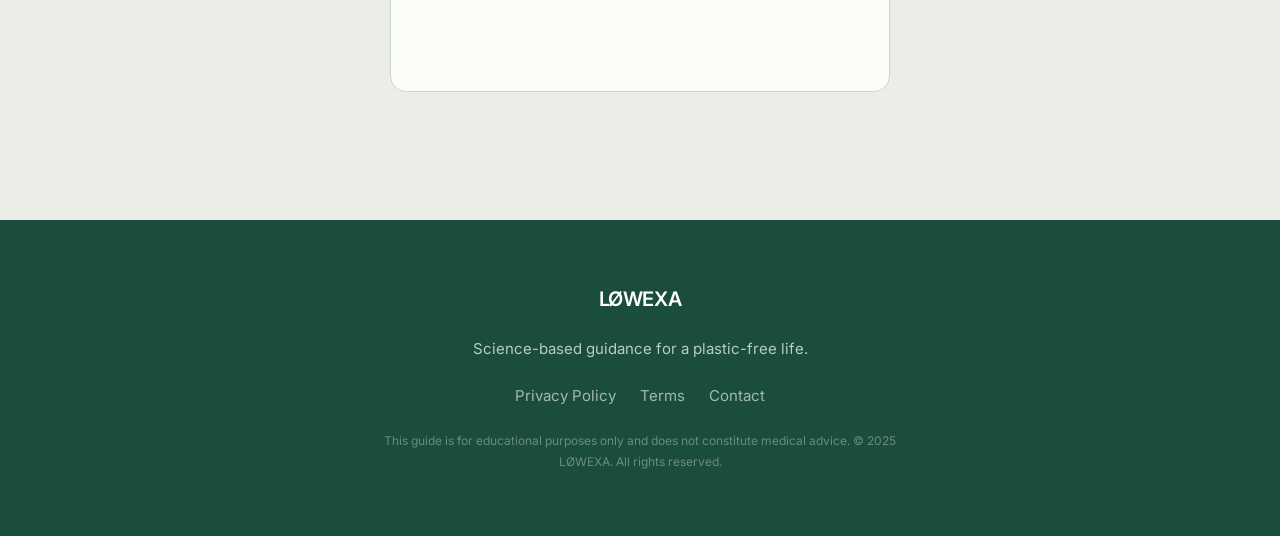
==== commit dd661216: "Add files via upload" ====
--- a/index.html
+++ b/index.html
@@ -46,33 +46,53 @@
          HERO
     ══════════════════════════════════════════ -->
     <section id="hero" aria-labelledby="hero-heading">
-      <div class="hero-inner">
-
-        <span class="pill fade-up">Backed by 30+ Peer-Reviewed Studies</span>
-
-        <h1 id="hero-heading" class="hero-headline fade-up">
-          There are microplastics inside your body right now.
-        </h1>
-
-        <p class="hero-sub fade-up">
-          The science is clear. The average person ingests 5 grams of plastic every week —
-          the weight of a credit card. This guide shows you exactly how to stop it.
-        </p>
-
-        <div class="hero-cta-group fade-up">
-          <button class="btn-primary" data-checkout aria-label="Get the Bundle — €15">
-            Get the Bundle — €15
-          </button>
-          <p class="hero-footnote">Instant PDF download &nbsp;·&nbsp; 50+ pages &nbsp;·&nbsp; Peer-reviewed sources</p>
-        </div>
-
-        <div class="scroll-indicator fade-up" aria-hidden="true">
-          <span>Scroll</span>
-          <svg class="scroll-arrow" width="20" height="20" viewBox="0 0 20 20" fill="none"
-               stroke="currentColor" stroke-width="1.5" stroke-linecap="round" stroke-linejoin="round"
-               aria-hidden="true">
-            <path d="M10 4v12M4 10l6 6 6-6"/>
-          </svg>
+      <div class="hero-grid">
+
+        <!-- Left: copy -->
+        <div class="hero-copy">
+          <span class="pill fade-up">Backed by 30+ Peer-Reviewed Studies</span>
+
+          <h1 id="hero-heading" class="hero-headline fade-up">
+            The evidence crossed a threshold.
+          </h1>
+
+          <p class="hero-sub fade-up">
+            Research shows the average person ingests 5 grams of plastic every week —
+            the weight of a credit card. This guide is built on 30+ peer-reviewed studies
+            and shows you exactly how to reduce your exposure.
+          </p>
+
+          <div class="hero-cta-group fade-up">
+            <button class="btn-primary" data-checkout aria-label="Get the Bundle — €15">
+              Get the Bundle — €15
+            </button>
+            <p class="hero-footnote">Instant PDF download &nbsp;·&nbsp; 50+ pages &nbsp;·&nbsp; Peer-reviewed sources</p>
+          </div>
+
+          <div class="scroll-indicator fade-up" aria-hidden="true">
+            <span>Scroll</span>
+            <svg class="scroll-arrow" width="20" height="20" viewBox="0 0 20 20" fill="none"
+                 stroke="currentColor" stroke-width="1.5" stroke-linecap="round" stroke-linejoin="round"
+                 aria-hidden="true">
+              <path d="M10 4v12M4 10l6 6 6-6"/>
+            </svg>
+          </div>
+        </div>
+
+        <!-- Right: book mockups -->
+        <div class="hero-books fade-up" aria-hidden="true">
+          <img
+            src="/images/ebook-mockup.png"
+            alt="The Microplastic-Free Life ebook mockup"
+            loading="eager"
+            class="hero-book hero-book--main"
+          />
+          <img
+            src="/images/grocery-mockup.png"
+            alt="The Microplastic-Free Grocery Guide mockup"
+            loading="eager"
+            class="hero-book hero-book--secondary"
+          />
         </div>
 
       </div>
@@ -319,10 +339,6 @@
             Secure checkout via Shopify &nbsp;·&nbsp; Instant delivery &nbsp;·&nbsp; PDF format
           </p>
 
-          <p class="checkout-guarantee">
-            30-day money-back guarantee. No questions asked.
-          </p>
-
         </div>
 
       </div>
@@ -341,9 +357,9 @@
       <p class="footer-tagline">Science-based guidance for a plastic-free life.</p>
 
       <nav class="footer-links" aria-label="Footer navigation">
-        <a href="#">Privacy Policy</a>
-        <a href="#">Terms</a>
-        <a href="#">Contact</a>
+        <a href="/privacy.html">Privacy Policy</a>
+        <a href="/terms.html">Terms</a>
+        <a href="mailto:hello@lowexa.com">Contact</a>
       </nav>
 
       <p class="footer-disclaimer">
--- a/styles.css
+++ b/styles.css
@@ -210,18 +210,31 @@
 /* ── HERO ── */
 #hero {
   background: var(--color-bg-primary);
-  padding-top: calc(3rem + var(--space-3xl));
+  padding-top: calc(3rem + var(--space-2xl));
   padding-bottom: var(--space-2xl);
-  text-align: center;
-}
-
-.hero-inner {
-  max-width: var(--max-width-narrow);
+  padding-left: var(--space-outer);
+  padding-right: var(--space-outer);
+}
+
+.hero-grid {
+  max-width: var(--max-width);
   margin: 0 auto;
-  padding: 0 var(--space-outer);
-  display: flex;
-  flex-direction: column;
-  align-items: center;
+  display: grid;
+  grid-template-columns: 1fr;
+  gap: var(--space-2xl);
+  align-items: center;
+}
+
+@media (min-width: 900px) {
+  .hero-grid {
+    grid-template-columns: 1fr 1fr;
+    gap: var(--space-xl);
+  }
+}
+
+.hero-copy {
+  display: flex;
+  flex-direction: column;
   gap: var(--space-m);
 }
 
@@ -231,7 +244,6 @@
   line-height: var(--lh-tight);
   letter-spacing: var(--ls-tight);
   color: var(--color-text-primary);
-  max-width: 680px;
 }
 
 .hero-sub {
@@ -244,7 +256,7 @@
 .hero-cta-group {
   display: flex;
   flex-direction: column;
-  align-items: center;
+  align-items: flex-start;
   gap: var(--space-s);
 }
 
@@ -254,16 +266,78 @@
   letter-spacing: 0.01em;
 }
 
+/* Book mockups in hero */
+.hero-books {
+  display: flex;
+  align-items: flex-end;
+  justify-content: center;
+  gap: var(--space-m);
+  position: relative;
+}
+
+.hero-book {
+  border-radius: var(--border-radius-s);
+  box-shadow: 0 32px 80px rgba(26, 77, 62, 0.2), 0 8px 24px rgba(0, 0, 0, 0.1);
+  max-width: 100%;
+  transition: transform 0.4s ease;
+}
+
+.hero-book--main {
+  width: 52%;
+  z-index: 2;
+  transform: rotate(-2deg);
+}
+
+.hero-book--secondary {
+  width: 44%;
+  z-index: 1;
+  transform: rotate(3deg) translateY(16px);
+}
+
+.hero-books:hover .hero-book--main {
+  transform: rotate(-1deg) translateY(-4px);
+}
+
+.hero-books:hover .hero-book--secondary {
+  transform: rotate(2deg) translateY(12px);
+}
+
+@media (max-width: 899px) {
+  .hero-books {
+    max-width: 400px;
+    margin: 0 auto;
+  }
+
+  .hero-cta-group {
+    align-items: center;
+  }
+
+  .hero-copy {
+    align-items: center;
+    text-align: center;
+  }
+
+  .hero-sub {
+    max-width: 100%;
+  }
+}
+
 .scroll-indicator {
-  margin-top: var(--space-l);
-  display: flex;
-  flex-direction: column;
-  align-items: center;
+  margin-top: var(--space-s);
+  display: flex;
+  flex-direction: column;
+  align-items: flex-start;
   gap: 0.375rem;
   color: var(--color-text-light);
   font-size: var(--fs-micro);
   letter-spacing: var(--ls-wide);
   text-transform: uppercase;
+}
+
+@media (max-width: 899px) {
+  .scroll-indicator {
+    align-items: center;
+  }
 }
 
 .scroll-arrow {
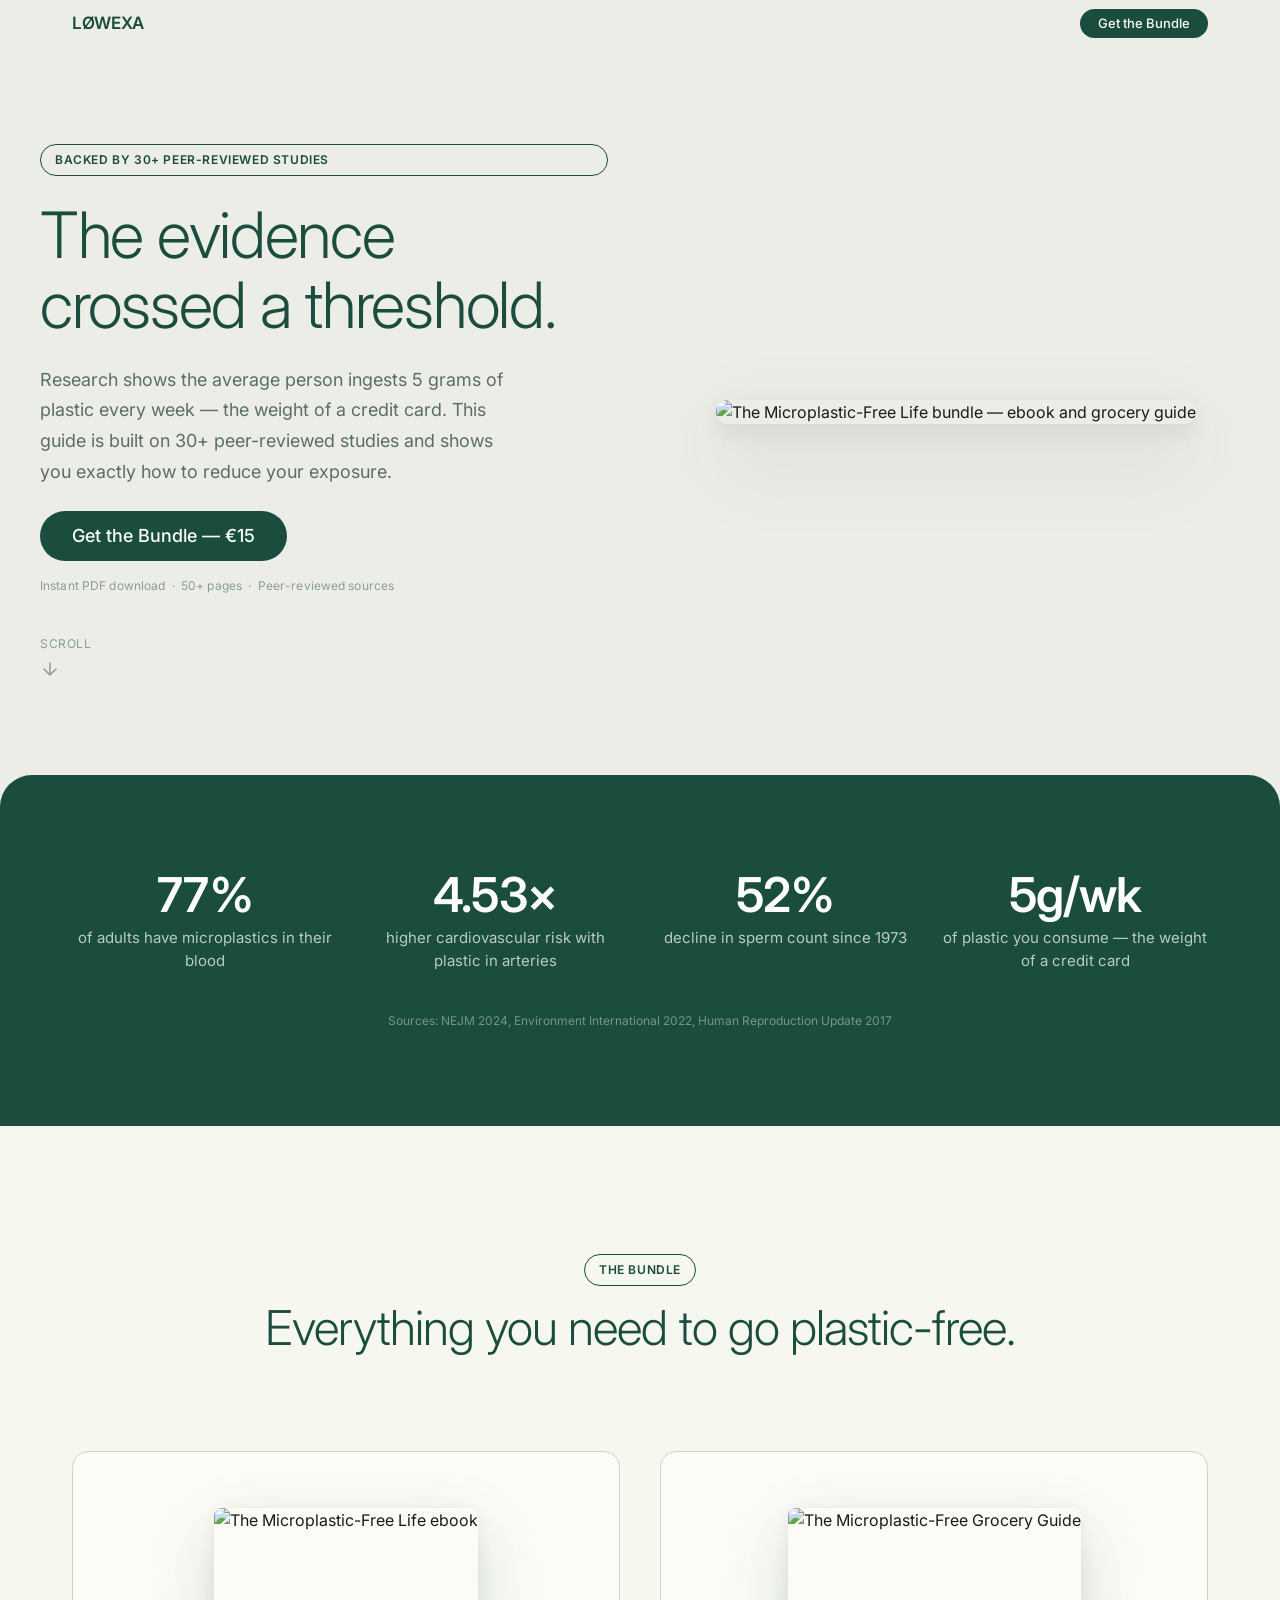
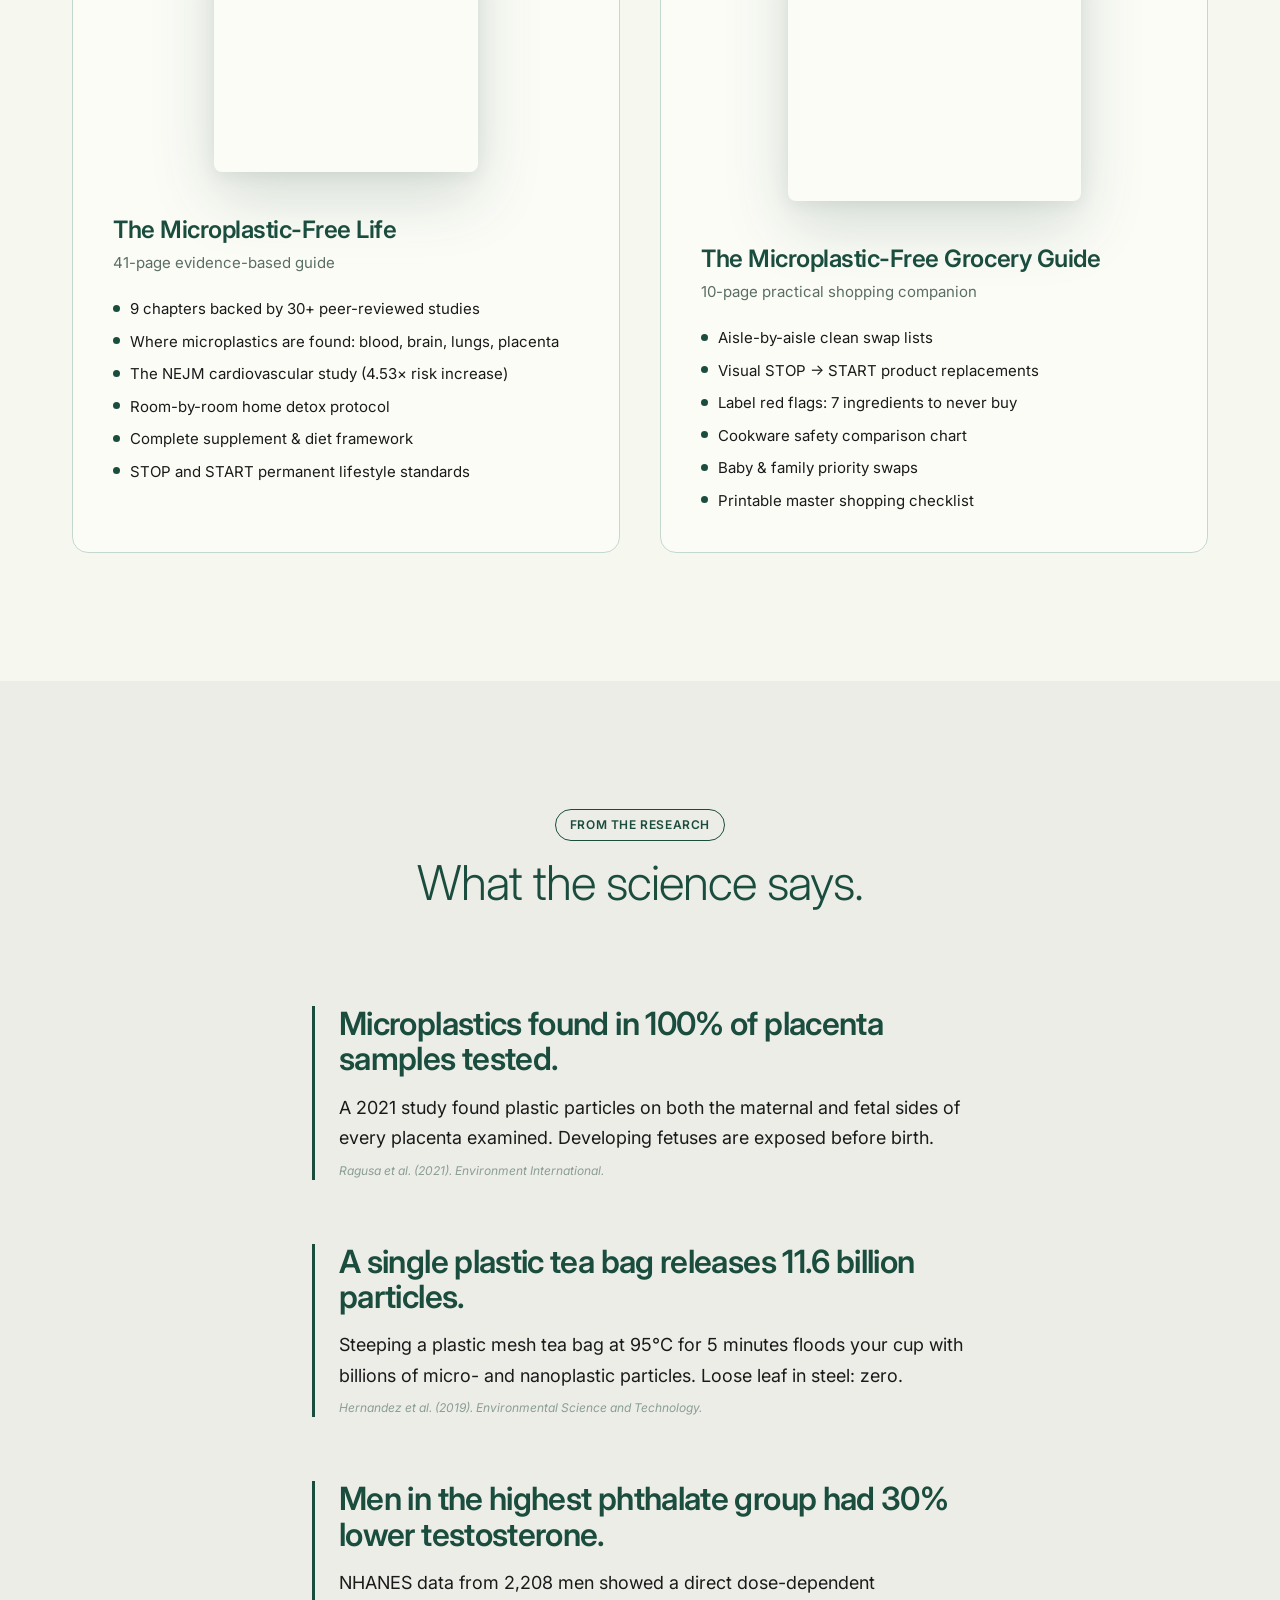
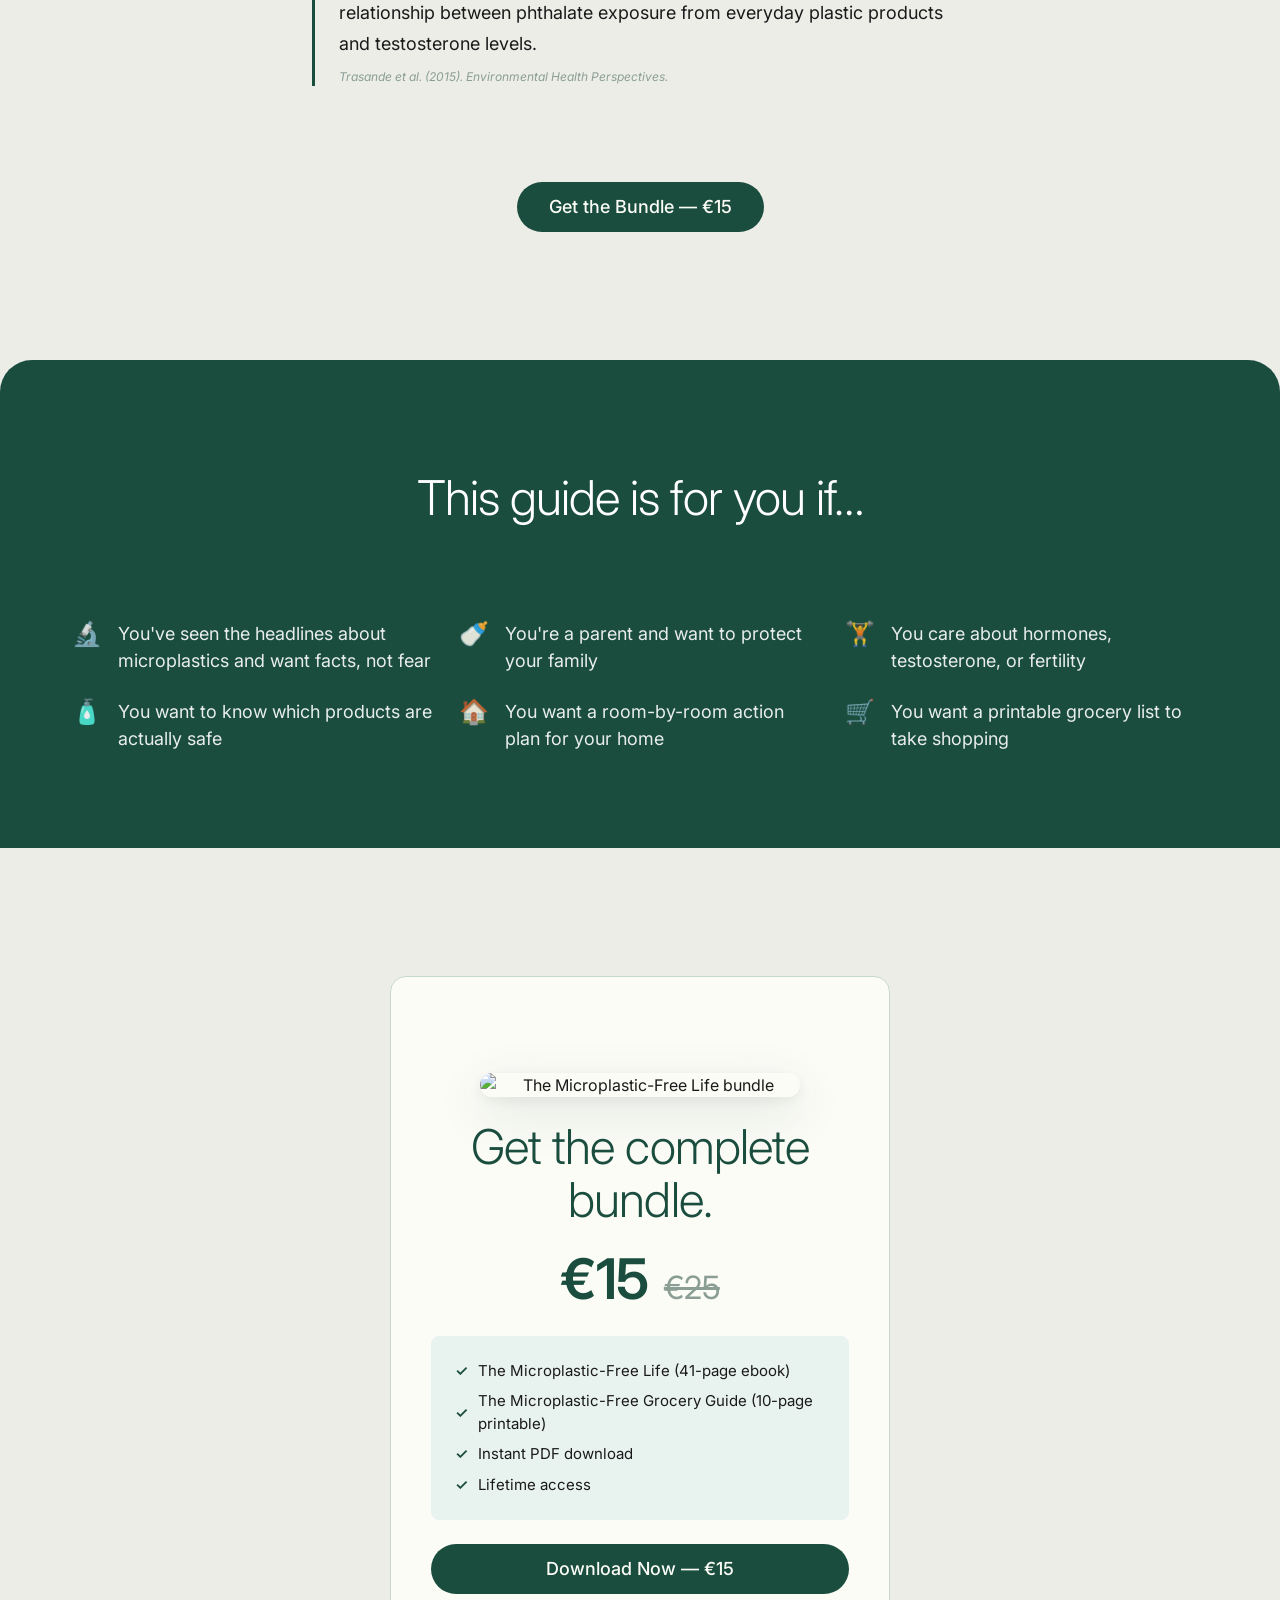
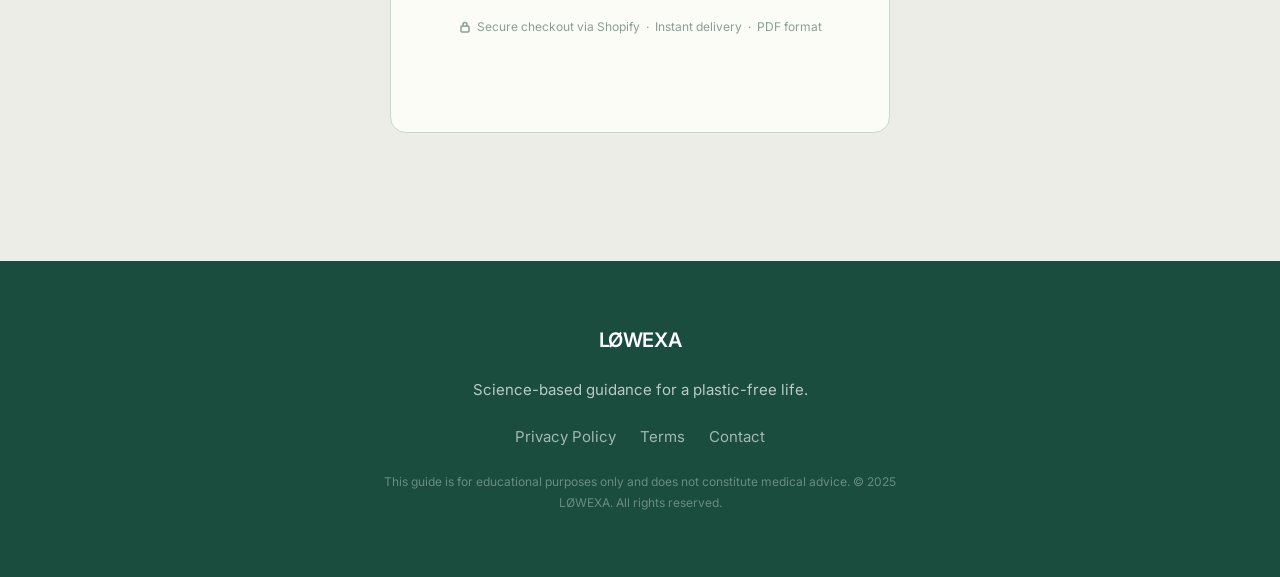
==== commit 0ba4fb47: "Add files via upload" ====
--- a/index.html
+++ b/index.html
@@ -12,11 +12,11 @@
   <!-- Open Graph -->
   <meta property="og:title" content="LØWEXA · The Microplastic-Free Life Bundle" />
   <meta property="og:description" content="5 grams of plastic per week. That's what you're consuming. This guide changes that." />
-  <meta property="og:image" content="/images/og-image.png" />
+  <meta property="og:image" content="og-image.png" />
   <meta property="og:type" content="website" />
 
   <!-- Favicon -->
-  <link rel="icon" type="image/png" href="/images/favicon.png" />
+  <link rel="icon" type="image/png" href="favicon.png" />
 
   <!-- Fonts -->
   <link rel="preconnect" href="https://fonts.googleapis.com" />
@@ -79,19 +79,13 @@
           </div>
         </div>
 
-        <!-- Right: book mockups -->
-        <div class="hero-books fade-up" aria-hidden="true">
+        <!-- Right: bundle photo -->
+        <div class="hero-books fade-up">
           <img
-            src="/images/ebook-mockup.png"
-            alt="The Microplastic-Free Life ebook mockup"
+            src="bundle.png"
+            alt="The Microplastic-Free Life bundle — ebook and grocery guide"
             loading="eager"
-            class="hero-book hero-book--main"
-          />
-          <img
-            src="/images/grocery-mockup.png"
-            alt="The Microplastic-Free Grocery Guide mockup"
-            loading="eager"
-            class="hero-book hero-book--secondary"
+            class="hero-bundle-img"
           />
         </div>
 
@@ -151,11 +145,11 @@
           <div class="bundle-card fade-up">
             <div class="bundle-card-img">
               <img
-                src="/images/ebook-mockup.png"
-                alt="The Microplastic-Free Life — 3D hardcover book mockup, white cover with human silhouette made of plastic particles"
+                src="bundle.png"
+                alt="The Microplastic-Free Life ebook"
                 loading="lazy"
                 width="260"
-                height="320"
+                height="260"
               />
             </div>
             <div>
@@ -176,11 +170,11 @@
           <div class="bundle-card fade-up">
             <div class="bundle-card-img">
               <img
-                src="/images/grocery-mockup.png"
-                alt="The Microplastic-Free Grocery Guide — 3D hardcover book mockup, cream cover with cotton mesh bag and vegetables"
+                src="bundle.png"
+                alt="The Microplastic-Free Grocery Guide"
                 loading="lazy"
                 width="260"
-                height="320"
+                height="260"
               />
             </div>
             <div>
@@ -310,6 +304,13 @@
 
         <div class="checkout-card fade-up">
 
+          <img
+            src="bundle.png"
+            alt="The Microplastic-Free Life bundle"
+            class="checkout-bundle-img"
+            loading="lazy"
+          />
+
           <h2 id="checkout-heading" class="checkout-heading">
             Get the complete bundle.
           </h2>
--- a/styles.css
+++ b/styles.css
@@ -266,40 +266,27 @@
   letter-spacing: 0.01em;
 }
 
-/* Book mockups in hero */
+/* Bundle photo in hero */
 .hero-books {
   display: flex;
-  align-items: flex-end;
   justify-content: center;
-  gap: var(--space-m);
-  position: relative;
-}
-
-.hero-book {
-  border-radius: var(--border-radius-s);
-  box-shadow: 0 32px 80px rgba(26, 77, 62, 0.2), 0 8px 24px rgba(0, 0, 0, 0.1);
-  max-width: 100%;
-  transition: transform 0.4s ease;
-}
-
-.hero-book--main {
-  width: 52%;
-  z-index: 2;
-  transform: rotate(-2deg);
-}
-
-.hero-book--secondary {
-  width: 44%;
-  z-index: 1;
-  transform: rotate(3deg) translateY(16px);
-}
-
-.hero-books:hover .hero-book--main {
-  transform: rotate(-1deg) translateY(-4px);
-}
-
-.hero-books:hover .hero-book--secondary {
-  transform: rotate(2deg) translateY(12px);
+  align-items: center;
+}
+
+.hero-bundle-img {
+  width: 100%;
+  max-width: 480px;
+  border-radius: var(--border-radius-m);
+  box-shadow: 0 32px 80px rgba(26, 77, 62, 0.18), 0 8px 24px rgba(0, 0, 0, 0.08);
+}
+
+/* Bundle photo in checkout */
+.checkout-bundle-img {
+  width: 100%;
+  max-width: 320px;
+  margin: 0 auto;
+  border-radius: var(--border-radius-m);
+  box-shadow: 0 16px 48px rgba(26, 77, 62, 0.15), 0 4px 12px rgba(0, 0, 0, 0.06);
 }
 
 @media (max-width: 899px) {
